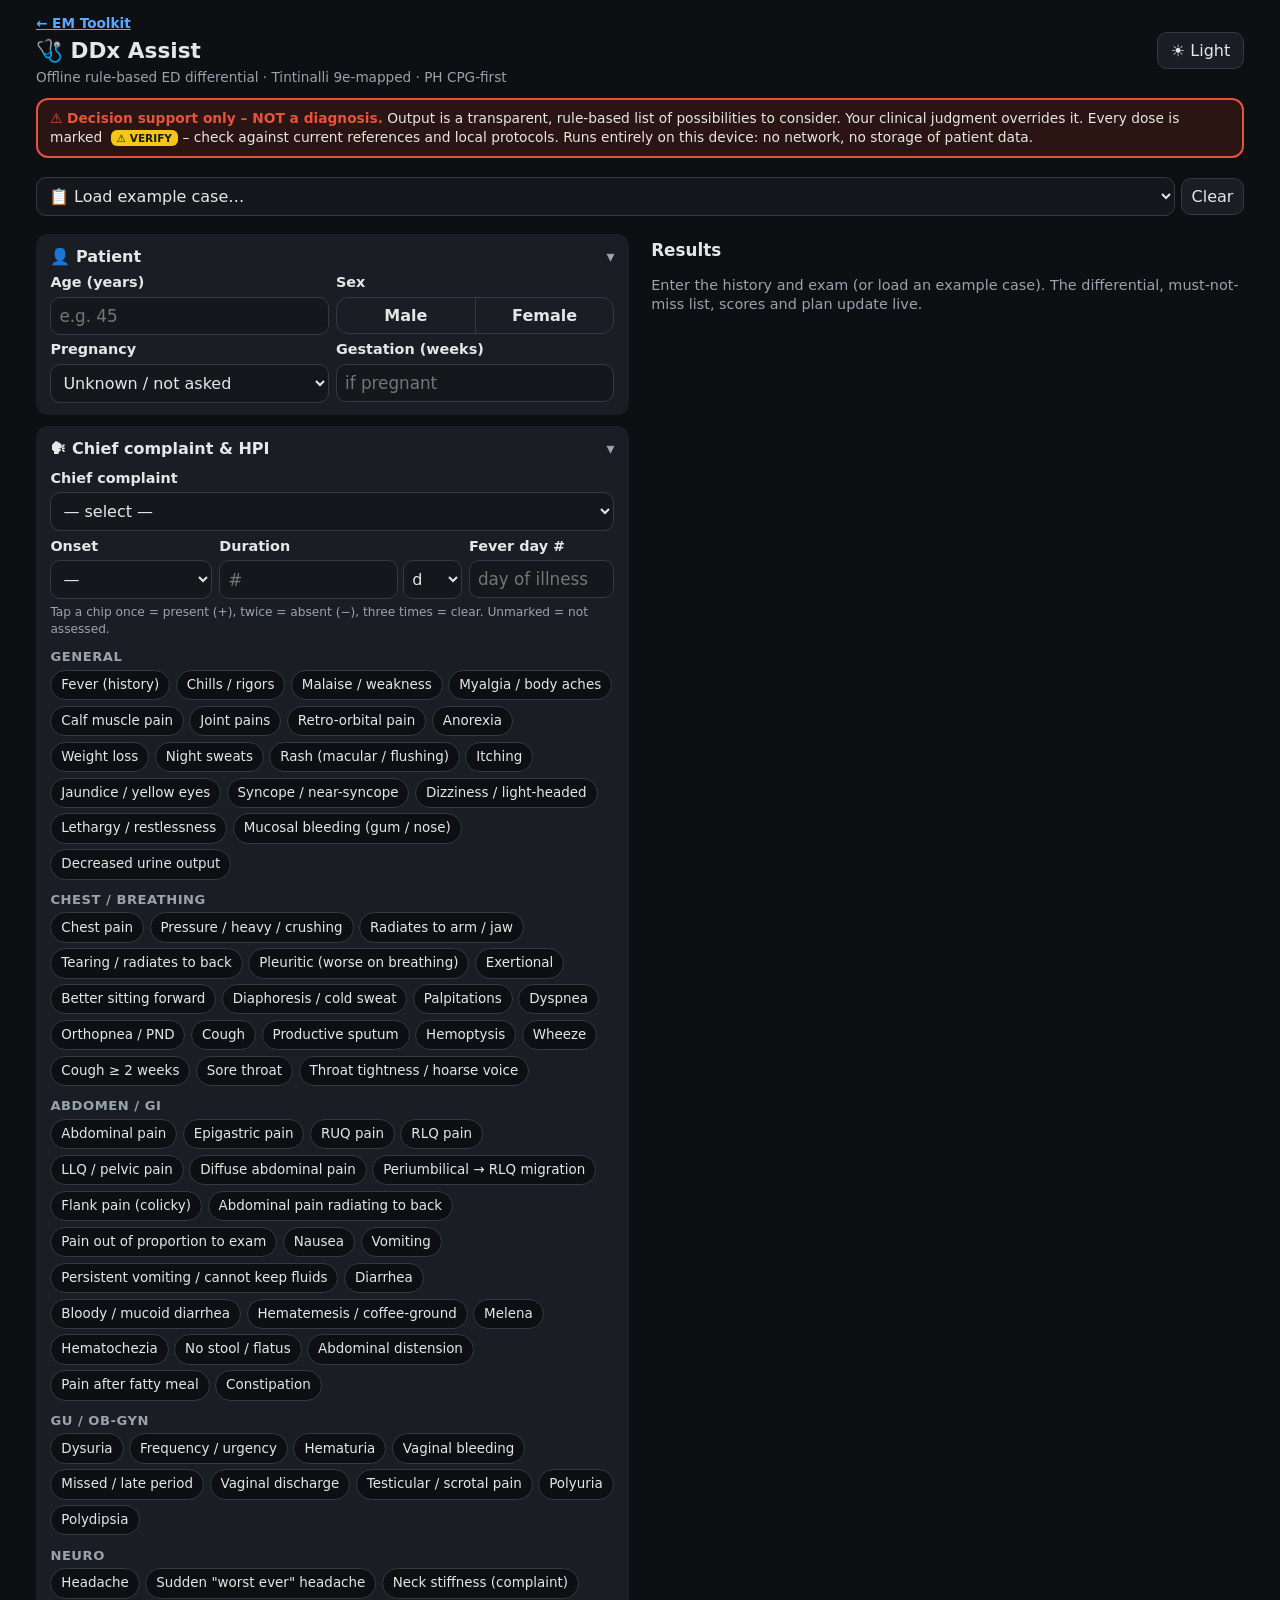
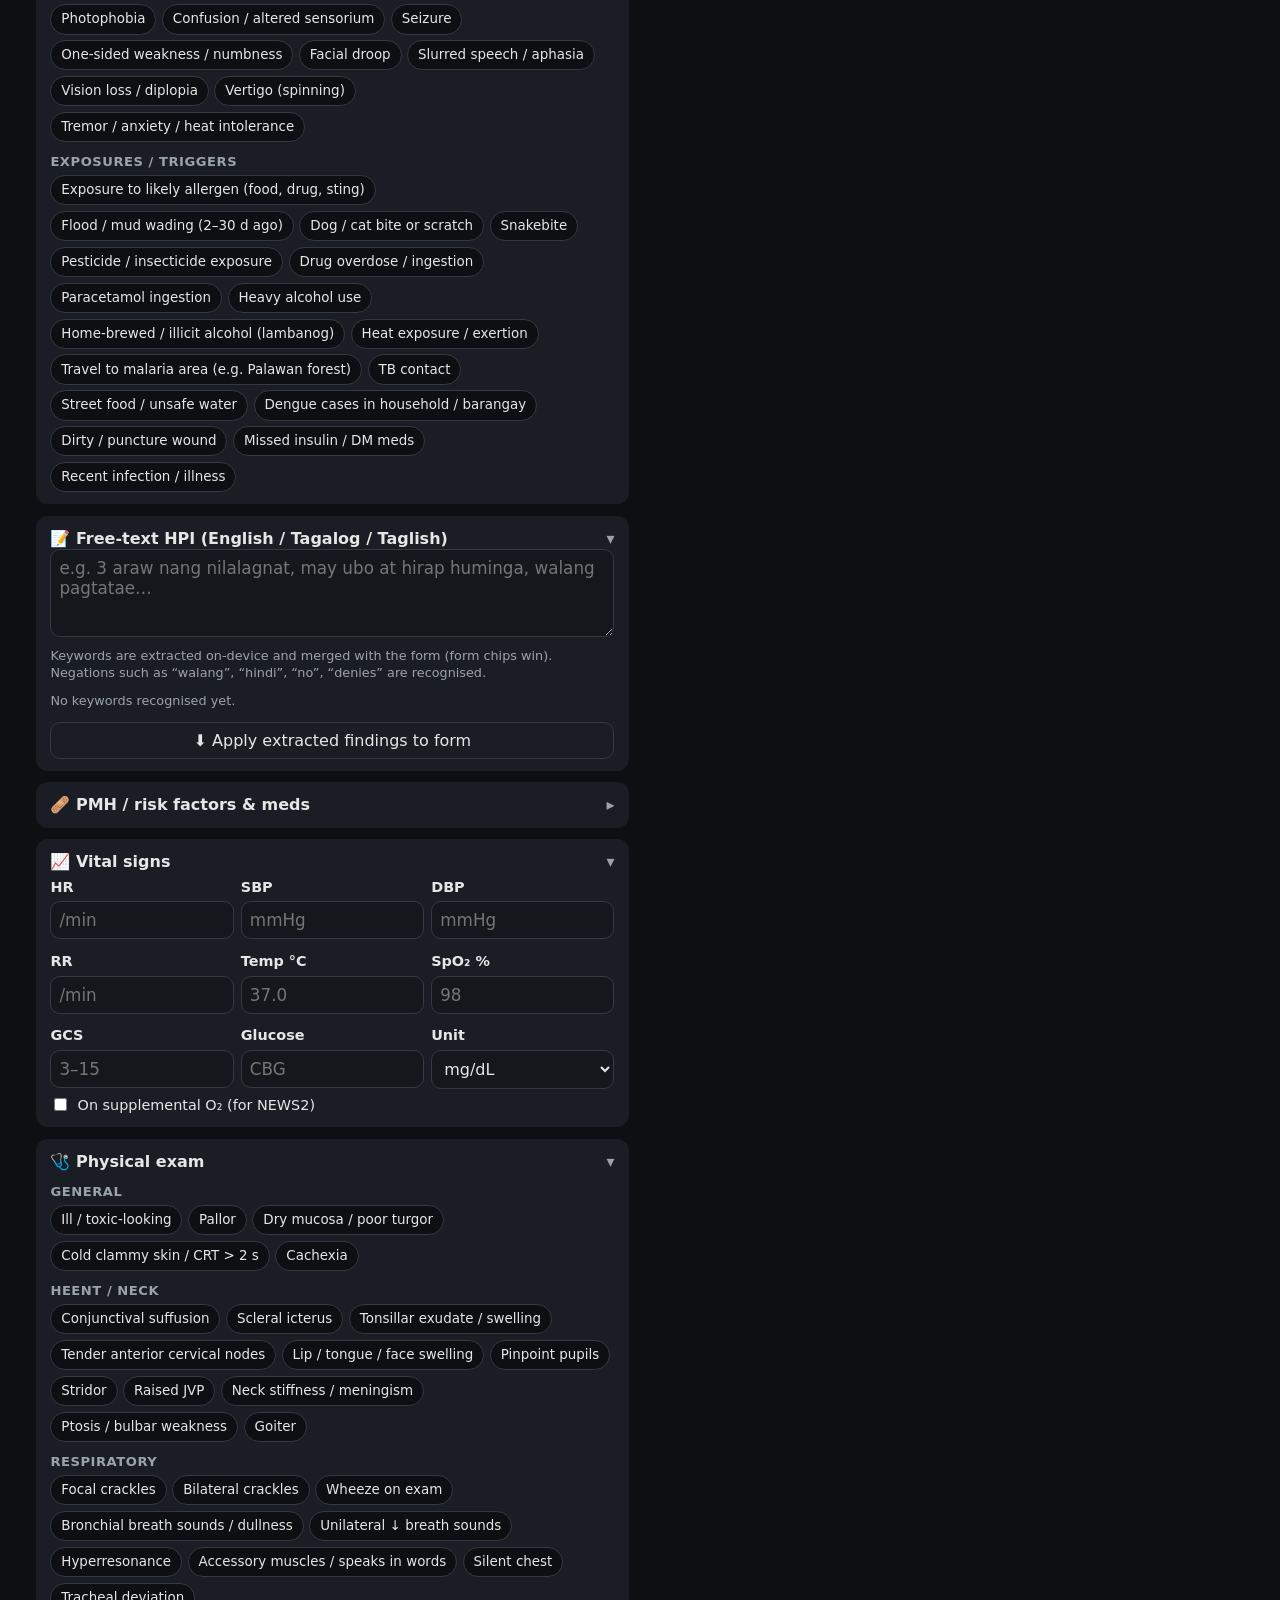
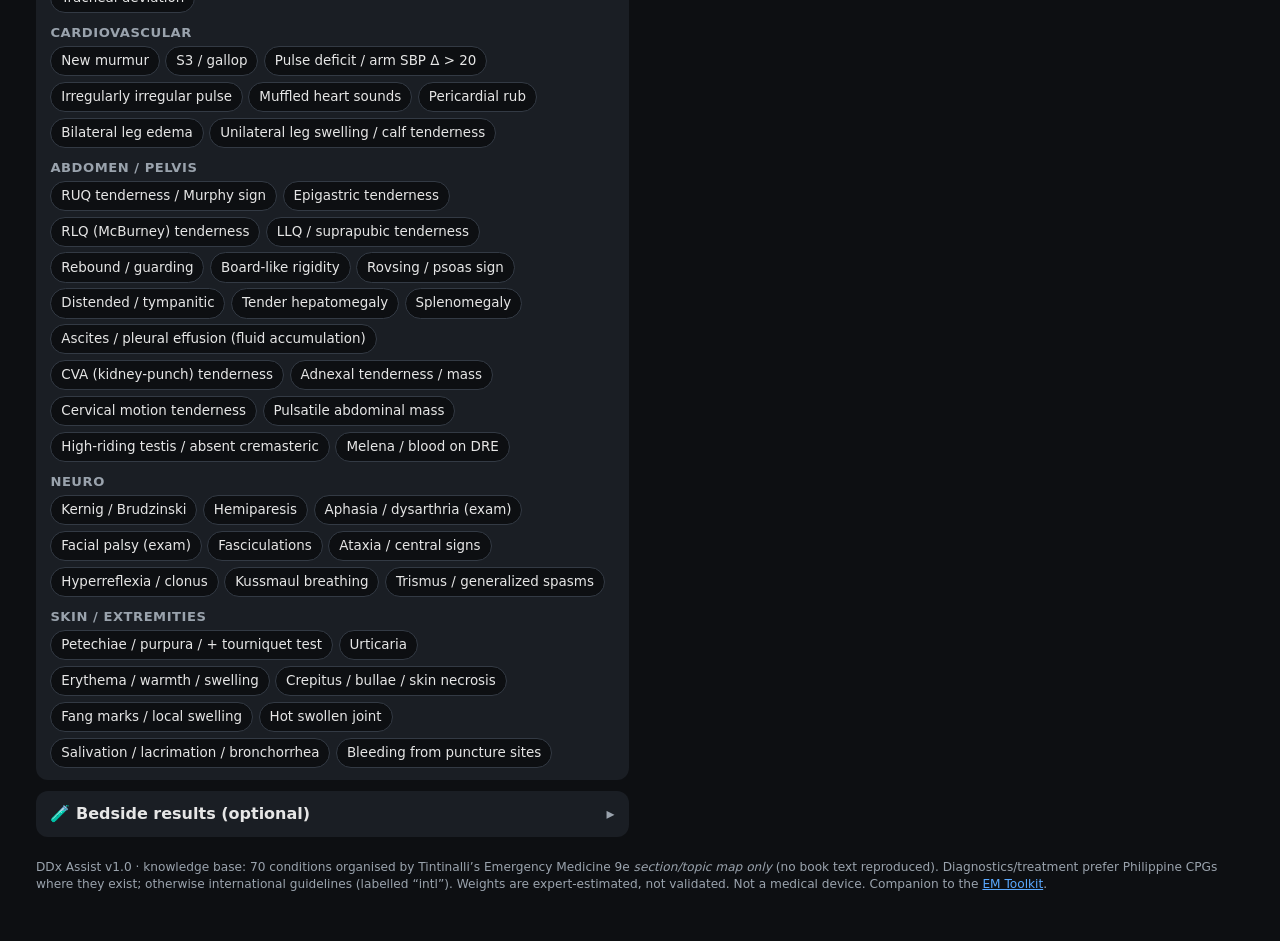
==== ddx/index.html @ 85156dc3 "Add DDx Assist (ddx/) as a toolkit tool panel; add #o-<card> deep links - ddx/: DDx Assist, the offl" ====
<!DOCTYPE html>
<html lang="en">
<head>
<meta charset="UTF-8">
<meta name="viewport" content="width=device-width, initial-scale=1">
<meta http-equiv="Content-Security-Policy" content="default-src 'none'; script-src 'self' 'unsafe-inline'; style-src 'self' 'unsafe-inline'; img-src 'self' data:; connect-src 'none'; form-action 'none'; base-uri 'none'">
<meta name="referrer" content="no-referrer">
<meta name="theme-color" content="#0d0f12">
<link rel="icon" href="data:,">
<title>DDx Assist – ED differential diagnosis support (offline)</title>
<meta name="description" content="Offline, rule-based emergency department differential diagnosis, diagnostics and treatment support. Tintinalli 9e section-mapped, Philippine CPG-first. Decision support only – not a diagnosis.">
<link rel="stylesheet" href="css/app.css">
</head>
<body class="dark">
<div id="app">
  <header class="top">
    <div><p class="sub" id="tkBack" style="margin:0 0 .2rem"><a href="../" style="color:var(--accent);font-weight:600">← EM Toolkit</a></p><script>try{if(window.self!==window.top||!/\/ddx\/[^\/]*$/.test(location.pathname))document.getElementById('tkBack').hidden=true}catch(e){}</script><h1>🩺 DDx Assist</h1><p class="sub">Offline rule-based ED differential · Tintinalli 9e-mapped · PH CPG-first</p></div>
    <button id="theme" title="Toggle dark mode">☀️ Light</button>
  </header>
  <div class="disc" role="note" id="disclaimer"><b>⚠ Decision support only – NOT a diagnosis.</b> Output is a transparent, rule-based list of possibilities to consider. Your clinical judgment overrides it. Every dose is marked <span class="vtag">⚠ VERIFY</span> – check against current references and local protocols. Runs entirely on this device: no network, no storage of patient data.</div>
  <div class="toolbar">
    <select id="example" aria-label="Load example case"><option value="">📋 Load example case…</option></select>
    <button id="clear" title="Clear all inputs">Clear</button>
    <button id="jump" title="Jump to results">Results ↓</button>
  </div>
  <div class="cols">
    <main id="form"></main>
    <aside id="results" aria-live="polite"></aside>
  </div>
  <footer>
    DDx Assist v1.0 · knowledge base: <span id="kbcount"></span> conditions organised by Tintinalli’s Emergency Medicine 9e <i>section/topic map only</i> (no book text reproduced). Diagnostics/treatment prefer Philippine CPGs where they exist; otherwise international guidelines (labelled “intl”). Weights are expert-estimated, not validated. Not a medical device. Companion to the <a href="https://carqisan-prog.github.io/em-toolkit/" rel="noopener noreferrer" target="_blank" style="color:var(--accent)">EM Toolkit</a>.
  </footer>
</div>
<pre id="printnote"></pre>
<div class="toast" id="toast"></div>
<script src="js/findings.js"></script>
<script src="js/kb.js"></script>
<script src="js/engine.js"></script>
<script src="js/cases.js"></script>
<script src="js/app.js"></script>
</body>
</html>
---- ddx/css/app.css ----
/* DDx Assist – styles matched to EM Toolkit (same CSS variables, dark/light via body.dark) */
:root{--bg:#fff;--fg:#1a1a1a;--muted:#555;--card:#f4f7fb;--border:#ccc;--input:#fff;--accent:#0a66c2;--warn:#8a5a00;--ok:#0b5;--hl:#ffe9a8;--red:#c0392b;--redbg:#fdecea;--peds:#7b3fb5}
body.dark{--bg:#0d0f12;--fg:#e6e6e6;--muted:#9aa3ad;--card:#1a1e24;--border:#333a44;--input:#14181d;--accent:#5aa9ff;--warn:#d9a441;--ok:#4cd28a;--hl:#3a3216;--red:#e5533f;--redbg:#2b1512;--peds:#b98aff}
*{box-sizing:border-box}
html{-webkit-text-size-adjust:100%}
body{font-family:-apple-system,system-ui,"Segoe UI",Roboto,sans-serif;margin:0;color:var(--fg);background:var(--bg);transition:background .2s,color .2s;line-height:1.35}
#app{max-width:520px;margin:0 auto;padding:.9rem 1rem 3rem}
.top{display:flex;align-items:center;justify-content:space-between;gap:.5rem}
h1{font-size:1.35rem;margin:0 0 .2rem}
.sub{color:var(--muted);font-size:.85rem;margin:0}
button{font-size:1rem;border:1px solid var(--border);background:var(--card);color:var(--fg);border-radius:10px;padding:.5rem .8rem;cursor:pointer;font-family:inherit}
button:active{transform:translateY(1px)}
input,select,textarea{width:100%;font-size:1.05rem;padding:.5rem;border:1px solid var(--border);border-radius:10px;background:var(--input);color:var(--fg);font-family:inherit}
select{font-size:1rem}
textarea{min-height:5.5rem;resize:vertical}
label{display:block;font-weight:600;margin:.6rem 0 .25rem;font-size:.9rem}
.disc{margin:.7rem 0;border:2px solid var(--red);background:var(--redbg);border-radius:12px;padding:.6rem .75rem;font-size:.86rem}
.disc b{color:var(--red)}
.toolbar{display:flex;gap:.4rem;align-items:center;flex-wrap:nowrap;position:sticky;top:0;z-index:20;background:var(--bg);padding:.45rem 0}
.toolbar select{flex:1 1 auto;min-width:0;width:0}
.toolbar button{padding-left:.6rem;padding-right:.6rem}
.dx.cmp{padding-bottom:.55rem}
.dx .goto{font-size:.82rem;color:var(--accent);cursor:pointer;background:none;border:0;padding:0;text-decoration:underline}
.toolbar button{flex:0 0 auto}
.card{background:var(--card);border-radius:12px;padding:.75rem .9rem;margin-top:.7rem;position:relative}
details.card>summary{font-weight:700;cursor:pointer;list-style:none;display:flex;justify-content:space-between;align-items:center;gap:.4rem}
details.card>summary::-webkit-details-marker{display:none}
details.card>summary::after{content:"▾";color:var(--muted)}
details.card:not([open])>summary::after{content:"▸"}
.cnt{font-size:.72rem;font-weight:700;background:var(--accent);color:#fff;border-radius:999px;padding:.05rem .45rem;margin-left:auto}
.grid2{display:grid;grid-template-columns:1fr 1fr;gap:.45rem}
.grid3{display:grid;grid-template-columns:1fr 1fr 1fr;gap:.45rem}
.grid2 label,.grid3 label{margin-top:.35rem}
.seg{display:flex;border:1px solid var(--border);border-radius:12px;overflow:hidden}
.seg button{flex:1;border:none;border-radius:0;background:transparent;font-weight:600;padding:.5rem .4rem}
.seg button+button{border-left:1px solid var(--border)}
.seg button.on{background:var(--accent);color:#fff}
.gl{font-weight:700;margin:.7rem 0 .25rem;font-size:.82rem;color:var(--muted);text-transform:uppercase;letter-spacing:.04em}
.chips{display:flex;flex-wrap:wrap;gap:.35rem}
.chip{font-size:.84rem;padding:.38rem .62rem;border-radius:999px;background:var(--bg);line-height:1.2;text-align:left}
.chip.p{background:var(--accent);color:#fff;border-color:var(--accent)}
.chip.p::before{content:"+ ";font-weight:800}
.chip.n{border-color:var(--red);color:var(--red);text-decoration:line-through;background:var(--redbg)}
.chip.n::before{content:"− ";font-weight:800;text-decoration:none;display:inline-block}
.legend{font-size:.76rem;color:var(--muted);margin-top:.3rem}
.note{color:var(--muted);font-size:.8rem;margin-top:.25rem}
.xchips{display:flex;flex-wrap:wrap;gap:.3rem;margin-top:.4rem}
.xc{font-size:.76rem;border-radius:8px;padding:.15rem .45rem;border:1px solid var(--border);background:var(--bg)}
.xc.neg{border-color:var(--red);color:var(--red)}
.xc i{font-style:normal;color:var(--muted)}
.chk{display:flex;gap:.45rem;align-items:flex-start;font-weight:400;font-size:.9rem;margin:.45rem 0 0}
.chk input{width:auto;margin-top:.15rem}
/* results */
#results h2{font-size:1.05rem;margin:1rem 0 .3rem;display:flex;align-items:center;gap:.4rem}
.alert{border-left:5px solid var(--red);background:var(--redbg);border-radius:10px;padding:.45rem .7rem;margin-top:.45rem;font-weight:600;font-size:.9rem}
.empty{color:var(--muted);font-size:.9rem;padding:.6rem 0}
.dx{background:var(--card);border-radius:12px;padding:.7rem .8rem;margin-top:.55rem;border-left:5px solid var(--accent)}
.dx.mnm{border-left-color:var(--red)}
.dx .hd{display:flex;align-items:baseline;gap:.45rem;flex-wrap:wrap}
.dx .rk{font-weight:800;color:var(--muted);min-width:1.4rem}
.dx .nm{font-weight:700;font-size:1rem;flex:1 1 60%}
.sc{font-size:.78rem;font-weight:800;border-radius:999px;padding:.1rem .5rem;background:var(--bg);border:1px solid var(--border);white-space:nowrap}
.sc.High{background:var(--red);color:#fff;border-color:var(--red)}
.sc.Moderate{background:var(--warn);color:#111;border-color:var(--warn)}
.bar{height:5px;border-radius:3px;background:var(--border);margin:.4rem 0 .3rem;overflow:hidden}
.bar>i{display:block;height:100%;background:var(--accent)}
.dx.mnm .bar>i{background:var(--red)}
.tag{display:inline-block;font-size:.7rem;font-weight:700;padding:.08rem .42rem;border-radius:6px;background:var(--bg);border:1px solid var(--border);color:var(--muted);margin:.1rem .2rem .1rem 0}
.tag.mn{background:var(--red);color:#fff;border-color:var(--red)}
.rfl{font-size:.8rem;color:var(--red);font-weight:700;margin-top:.25rem}
.why{font-size:.84rem;margin-top:.3rem}
.why .pro{color:var(--ok)} .why .con{color:var(--red)}
.why span.w{font-variant-numeric:tabular-nums;font-size:.74rem;color:var(--muted)}
.ask{font-size:.8rem;color:var(--warn);margin-top:.25rem}
.dx details{margin-top:.4rem;border-top:1px solid var(--border);padding-top:.35rem}
.dx details>summary{cursor:pointer;font-weight:700;font-size:.86rem;color:var(--accent)}
.blk{margin-top:.45rem}
.blk h4{margin:.25rem 0 .1rem;font-size:.84rem}
.blk ul{margin:.15rem 0 0;padding-left:1.1rem;font-size:.86rem}
.blk li{margin:.18rem 0}
.src{font-size:.74rem;color:var(--muted);margin-top:.2rem;font-style:italic}
.src b{font-style:normal;color:var(--ok)}
.vtag{display:inline-block;font-size:.66rem;font-weight:800;padding:.06rem .38rem;border-radius:6px;background:#f5c518;color:#1a1a1a;margin-left:.25rem;white-space:nowrap;vertical-align:middle}
.tk{font-size:.8rem;margin-top:.35rem}
.tk a{color:var(--accent)}
.inc{font-size:.8rem;font-weight:400;display:flex;gap:.35rem;align-items:center;margin-top:.35rem;color:var(--muted)}
.inc input{width:auto}
.scg{display:grid;gap:.45rem;margin-top:.4rem}
.scb{background:var(--card);border-radius:10px;padding:.5rem .7rem;border-left:4px solid var(--border)}
.scb.l1{border-left-color:var(--warn)} .scb.l2{border-left-color:#e67e22} .scb.l3{border-left-color:var(--red)}
.scb .t{display:flex;justify-content:space-between;gap:.4rem;font-weight:700;font-size:.9rem}
.scb .v{font-variant-numeric:tabular-nums}
.btnrow{display:flex;gap:.45rem;margin-top:.8rem;flex-wrap:wrap}
.btnrow button{flex:1 1 140px}
.primary{background:var(--accent);color:#fff;border-color:var(--accent);font-weight:700}
#notebox{width:100%;min-height:14rem;font-family:ui-monospace,Menlo,Consolas,monospace;font-size:.78rem;margin-top:.5rem}
.toast{position:fixed;left:50%;bottom:1.2rem;transform:translateX(-50%);background:var(--fg);color:var(--bg);padding:.5rem .9rem;border-radius:10px;font-size:.9rem;z-index:50;opacity:0;transition:opacity .2s;pointer-events:none}
.toast.on{opacity:1}
footer{color:var(--muted);font-size:.76rem;margin-top:1.4rem;line-height:1.4}
#printnote{display:none}
/* desktop: two columns, results sticky */
@media (min-width:1000px){
  #app{max-width:1240px}
  .cols{display:grid;grid-template-columns:minmax(0,1fr) minmax(0,1fr);gap:1.4rem;align-items:start}
  #results{position:sticky;top:3.4rem;max-height:calc(100vh - 3.8rem);overflow-y:auto;padding-right:.3rem}
  #jump{display:none}
}
@media print{
  body{background:#fff;color:#000}
  #app{display:none}
  #printnote{display:block;white-space:pre-wrap;font:10pt/1.35 ui-monospace,Menlo,Consolas,monospace;margin:0}
}

.grid3.durrow{grid-template-columns:1fr 1.5fr .9fr}
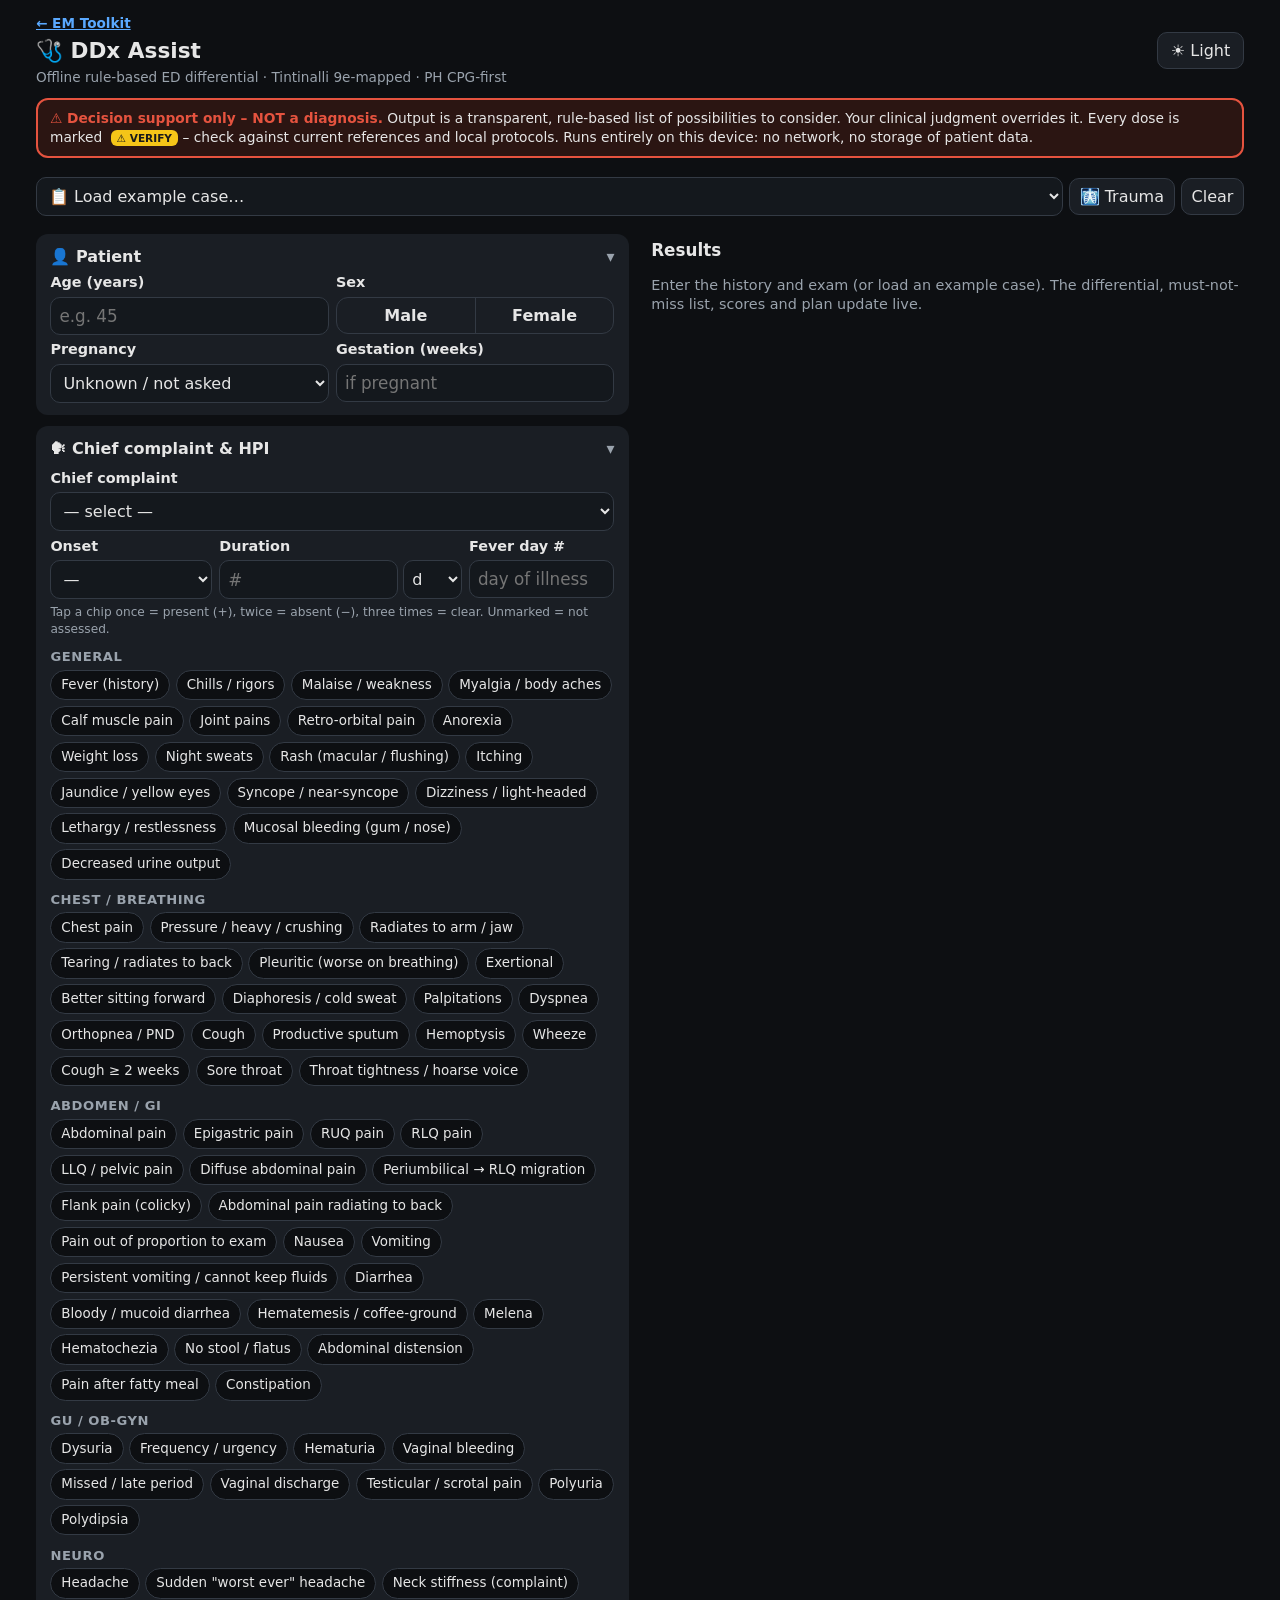
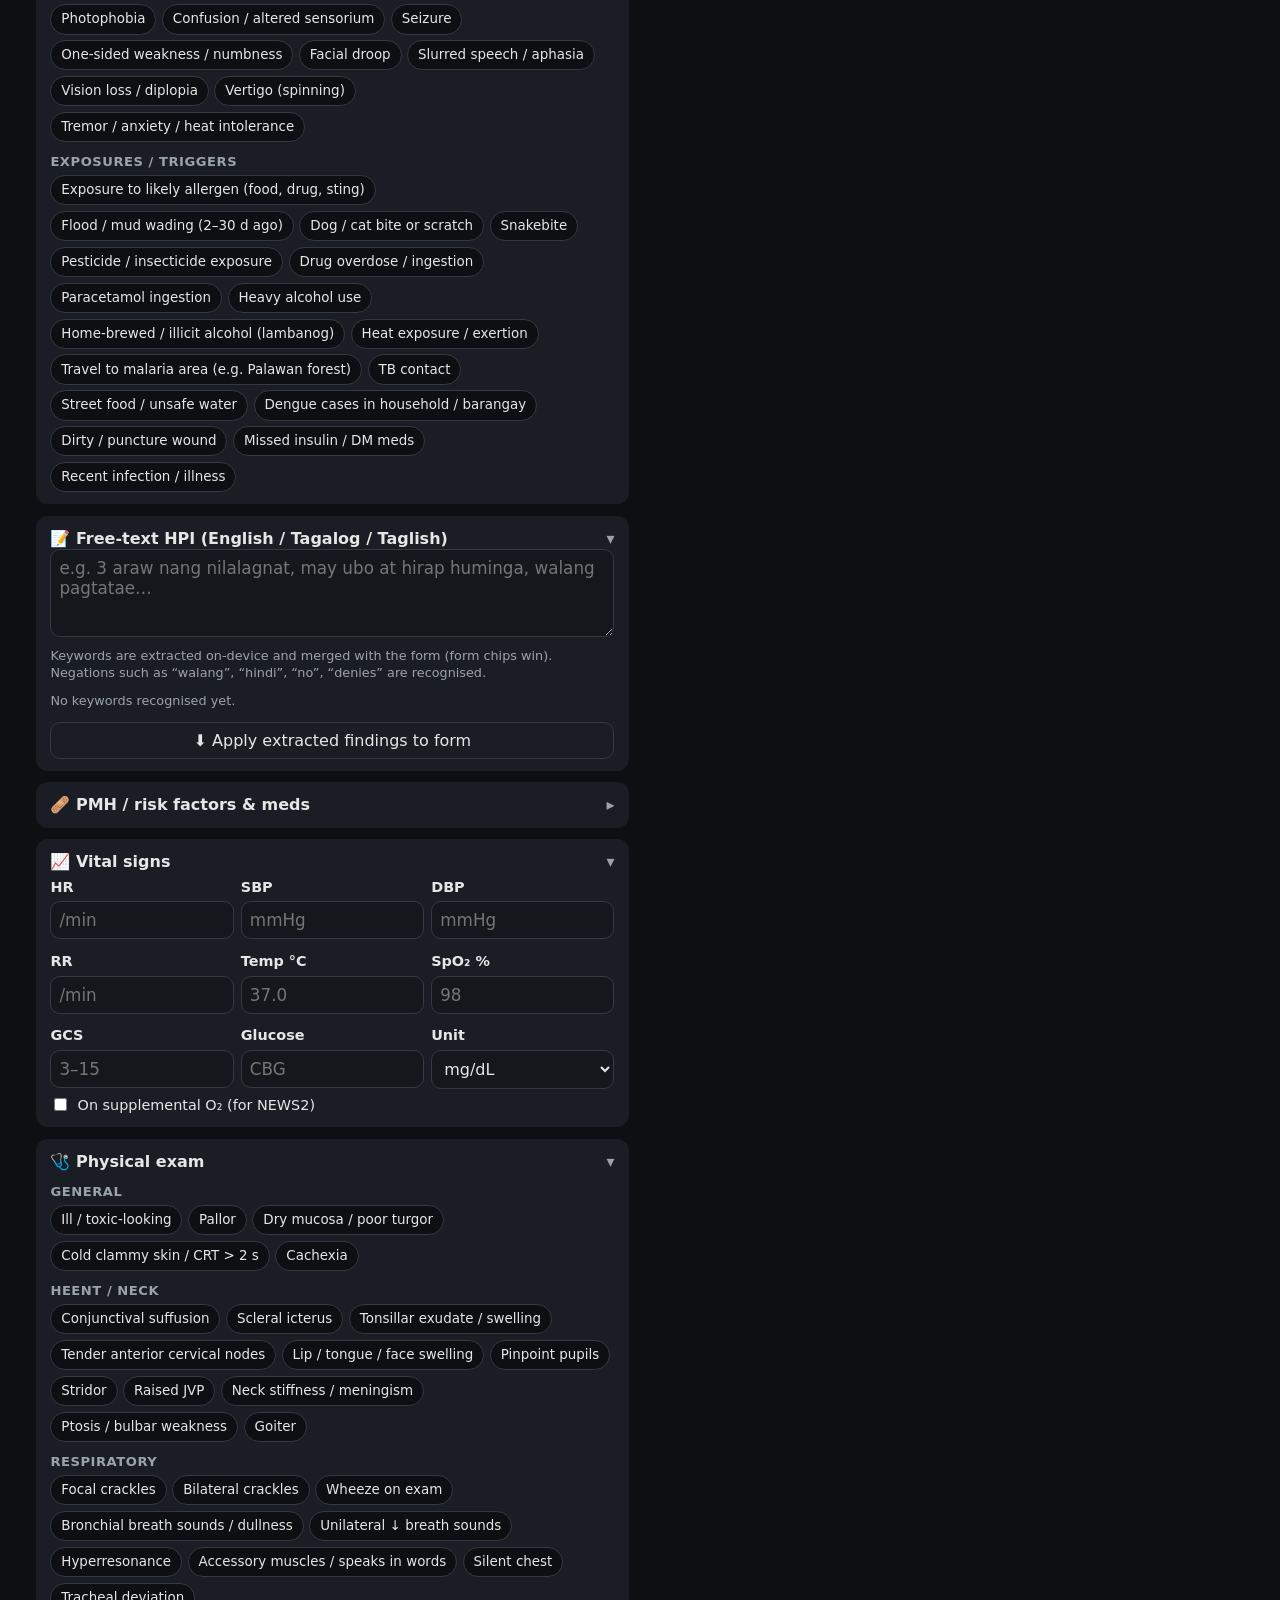
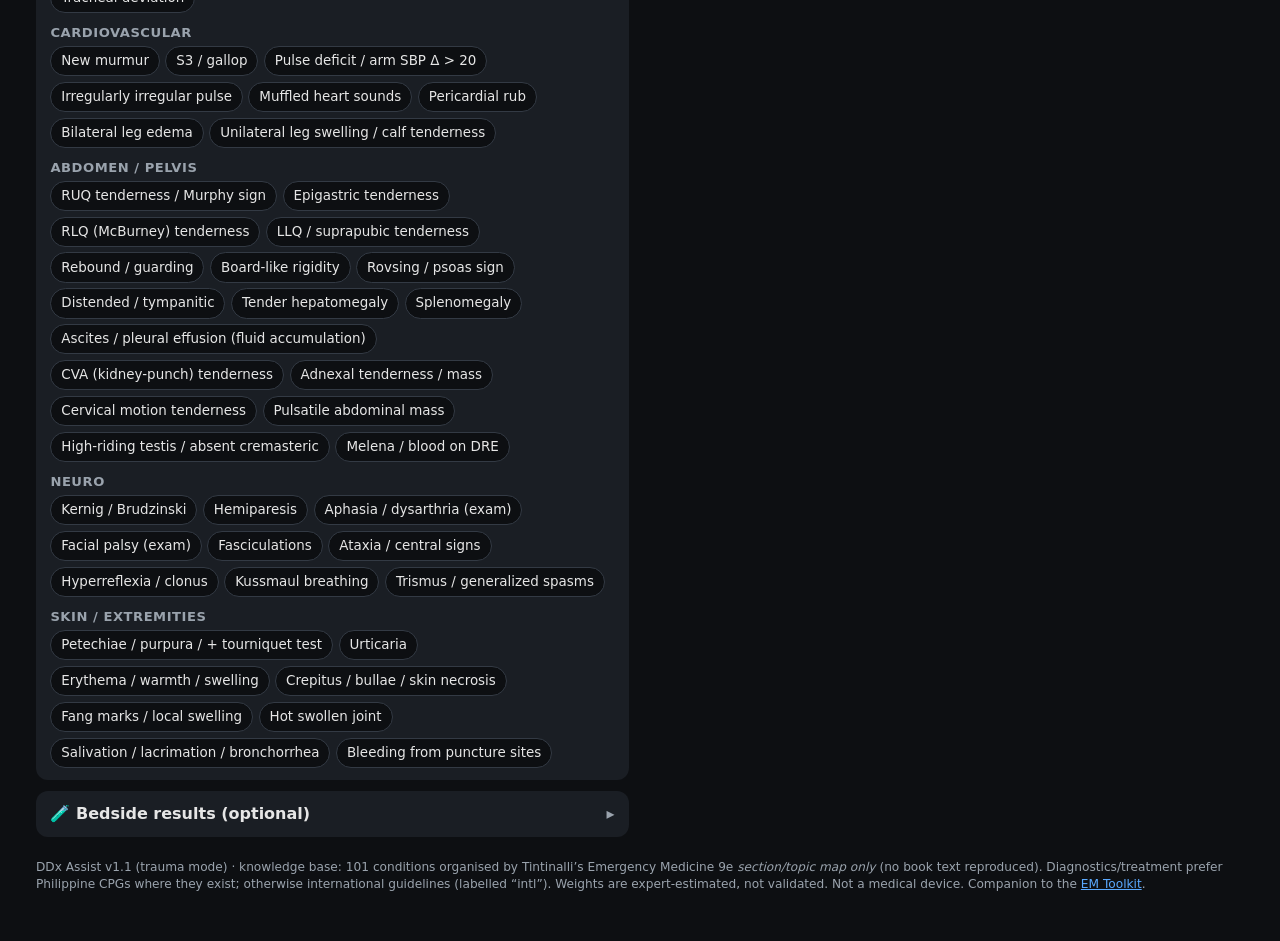
==== commit ef28266d: "DDx Assist: add trauma mode and conditions" ====
--- a/ddx/index.html
+++ b/ddx/index.html
@@ -8,7 +8,7 @@
 <meta name="theme-color" content="#0d0f12">
 <link rel="icon" href="data:,">
 <title>DDx Assist – ED differential diagnosis support (offline)</title>
-<meta name="description" content="Offline, rule-based emergency department differential diagnosis, diagnostics and treatment support. Tintinalli 9e section-mapped, Philippine CPG-first. Decision support only – not a diagnosis.">
+<meta name="description" content="Offline, rule-based emergency department differential diagnosis, diagnostics and treatment support, with an ATLS-based trauma mode. Tintinalli 9e section-mapped, Philippine CPG-first. Decision support only – not a diagnosis.">
 <link rel="stylesheet" href="css/app.css">
 </head>
 <body class="dark">
@@ -20,6 +20,7 @@
   <div class="disc" role="note" id="disclaimer"><b>⚠ Decision support only – NOT a diagnosis.</b> Output is a transparent, rule-based list of possibilities to consider. Your clinical judgment overrides it. Every dose is marked <span class="vtag">⚠ VERIFY</span> – check against current references and local protocols. Runs entirely on this device: no network, no storage of patient data.</div>
   <div class="toolbar">
     <select id="example" aria-label="Load example case"><option value="">📋 Load example case…</option></select>
+    <button id="trMode" class="trm" type="button" aria-pressed="false" title="Trauma mode: ATLS primary survey first, trauma differential, trauma rules">🩻 Trauma</button>
     <button id="clear" title="Clear all inputs">Clear</button>
     <button id="jump" title="Jump to results">Results ↓</button>
   </div>
@@ -28,7 +29,7 @@
     <aside id="results" aria-live="polite"></aside>
   </div>
   <footer>
-    DDx Assist v1.0 · knowledge base: <span id="kbcount"></span> conditions organised by Tintinalli’s Emergency Medicine 9e <i>section/topic map only</i> (no book text reproduced). Diagnostics/treatment prefer Philippine CPGs where they exist; otherwise international guidelines (labelled “intl”). Weights are expert-estimated, not validated. Not a medical device. Companion to the <a href="https://carqisan-prog.github.io/em-toolkit/" rel="noopener noreferrer" target="_blank" style="color:var(--accent)">EM Toolkit</a>.
+    DDx Assist v1.1 (trauma mode) · knowledge base: <span id="kbcount"></span> conditions organised by Tintinalli’s Emergency Medicine 9e <i>section/topic map only</i> (no book text reproduced). Diagnostics/treatment prefer Philippine CPGs where they exist; otherwise international guidelines (labelled “intl”). Weights are expert-estimated, not validated. Not a medical device. Companion to the <a href="https://carqisan-prog.github.io/em-toolkit/" rel="noopener noreferrer" target="_blank" style="color:var(--accent)">EM Toolkit</a>.
   </footer>
 </div>
 <pre id="printnote"></pre>
--- a/ddx/css/app.css
+++ b/ddx/css/app.css
@@ -112,3 +112,27 @@
 }
 
 .grid3.durrow{grid-template-columns:1fr 1.5fr .9fr}
+
+/* trauma mode */
+.trm.on{background:var(--red);color:#fff;border-color:var(--red);font-weight:700}
+#sec-tr{border:2px solid var(--red)}
+#sec-tr>summary{color:var(--red)}
+.psb{border:1px solid var(--border);border-radius:10px;padding:.45rem .6rem;margin-top:.45rem;background:var(--bg)}
+.psh{font-weight:700;font-size:.88rem;display:flex;align-items:center;gap:.45rem}
+.pk{display:inline-flex;align-items:center;justify-content:center;min-width:1.6rem;height:1.6rem;border-radius:8px;background:var(--red);color:#fff;font-weight:800;font-size:.9rem;flex:0 0 auto}
+.psb .chips{margin-top:.35rem}
+.gl.sm{margin-top:.4rem;font-size:.74rem}
+.gcst{padding:.5rem;border:1px dashed var(--border);border-radius:10px;font-weight:700;font-variant-numeric:tabular-nums;min-height:2.4rem}
+.chip.lk{border-style:dashed}
+details.sub{border:1px solid var(--border);border-radius:10px;padding:.4rem .6rem;margin-top:.4rem;background:var(--bg)}
+details.sub>summary{cursor:pointer;font-weight:700;font-size:.86rem;display:flex;align-items:center;gap:.4rem}
+details.sub .chips{margin-top:.35rem}
+.psf{border:2px solid var(--red);border-radius:12px;padding:.55rem .7rem;margin-top:.4rem;background:var(--redbg)}
+#results .psf h2{margin:.1rem 0 .2rem;color:var(--red);flex-wrap:wrap}
+.pn{font-size:.75rem;background:var(--red);color:#fff;border-radius:999px;padding:.05rem .5rem}
+.psr{display:flex;gap:.5rem;align-items:flex-start;padding:.4rem .5rem;margin-top:.35rem;border-radius:9px;background:var(--card);font-size:.85rem;border-left:4px solid var(--border)}
+.psr.threat{border-left-color:var(--red)} .psr.threat b{color:var(--red)}
+.psr.ok{border-left-color:var(--ok)} .psr.ok .pk{background:var(--ok)}
+.psr.unk .pk{background:var(--muted)}
+.psr.tc .pk{background:var(--accent)}
+.psl{font-size:.76rem;color:var(--accent);white-space:nowrap}
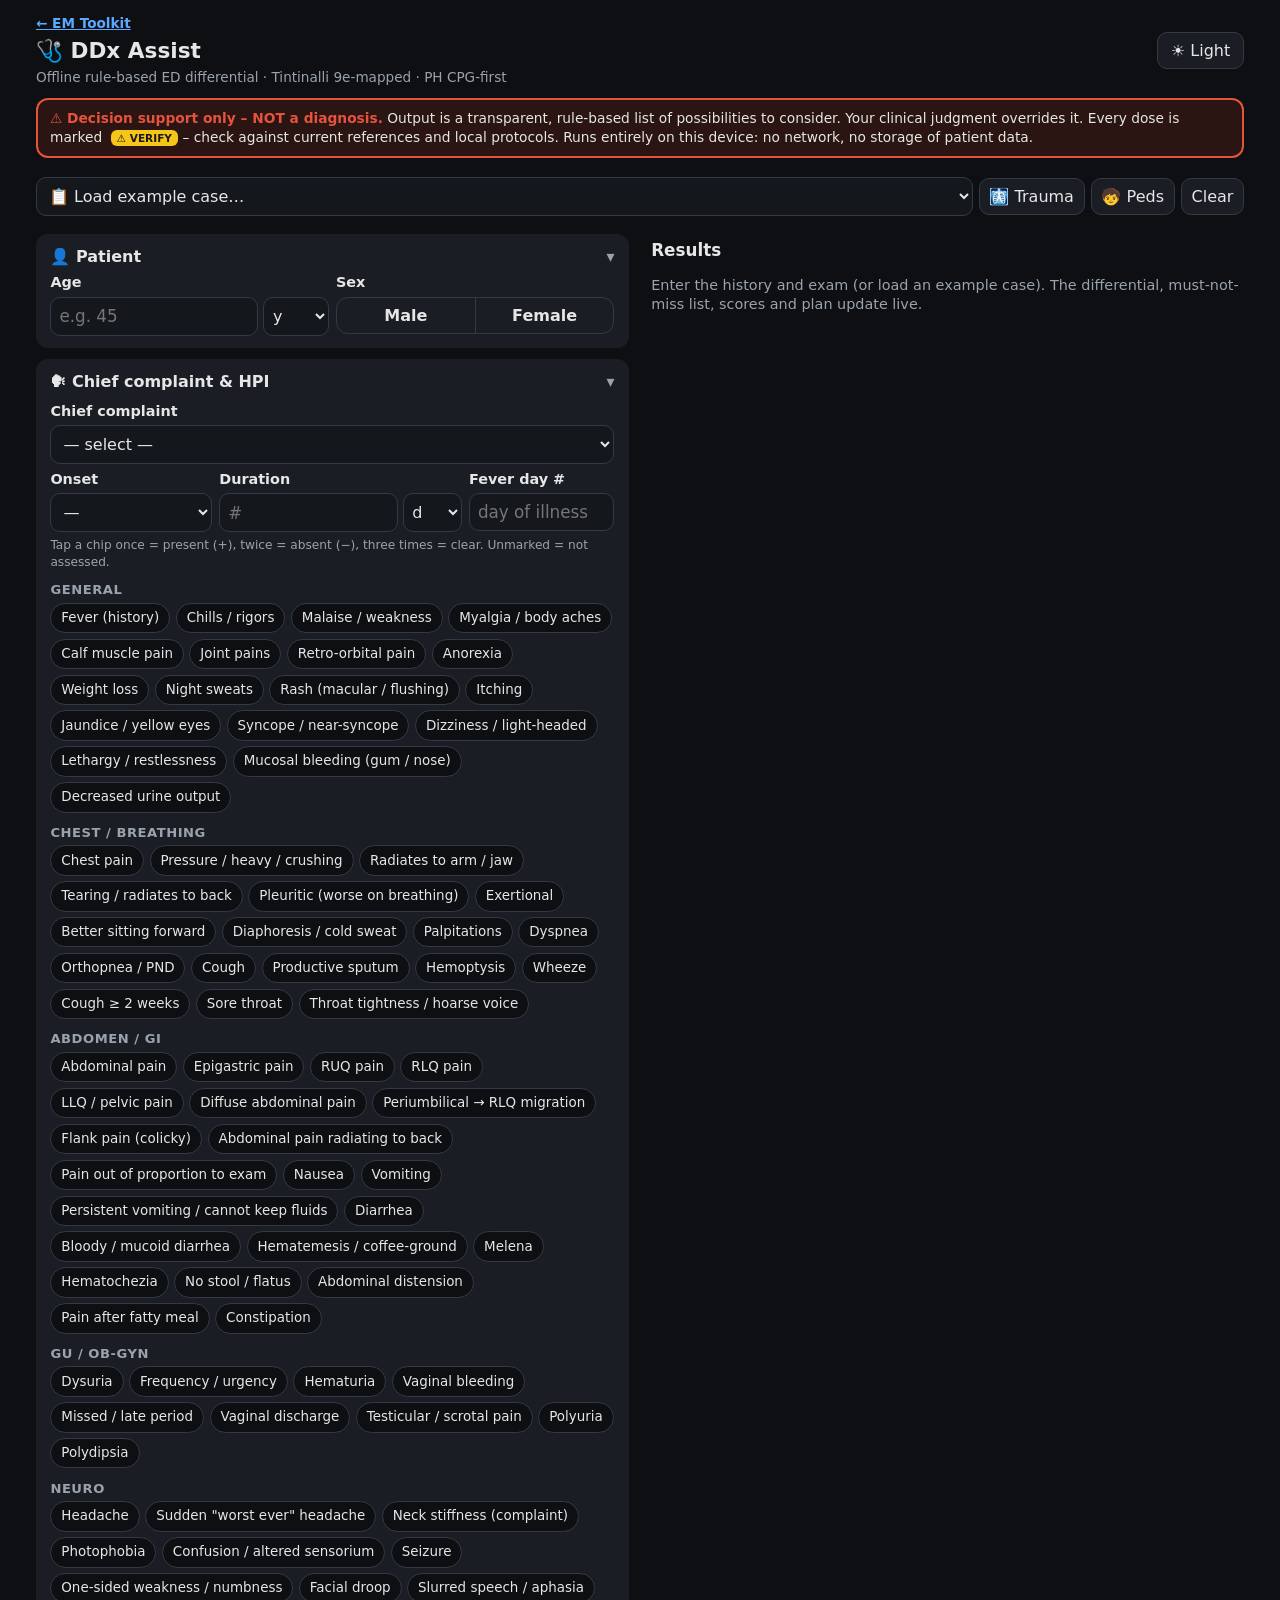
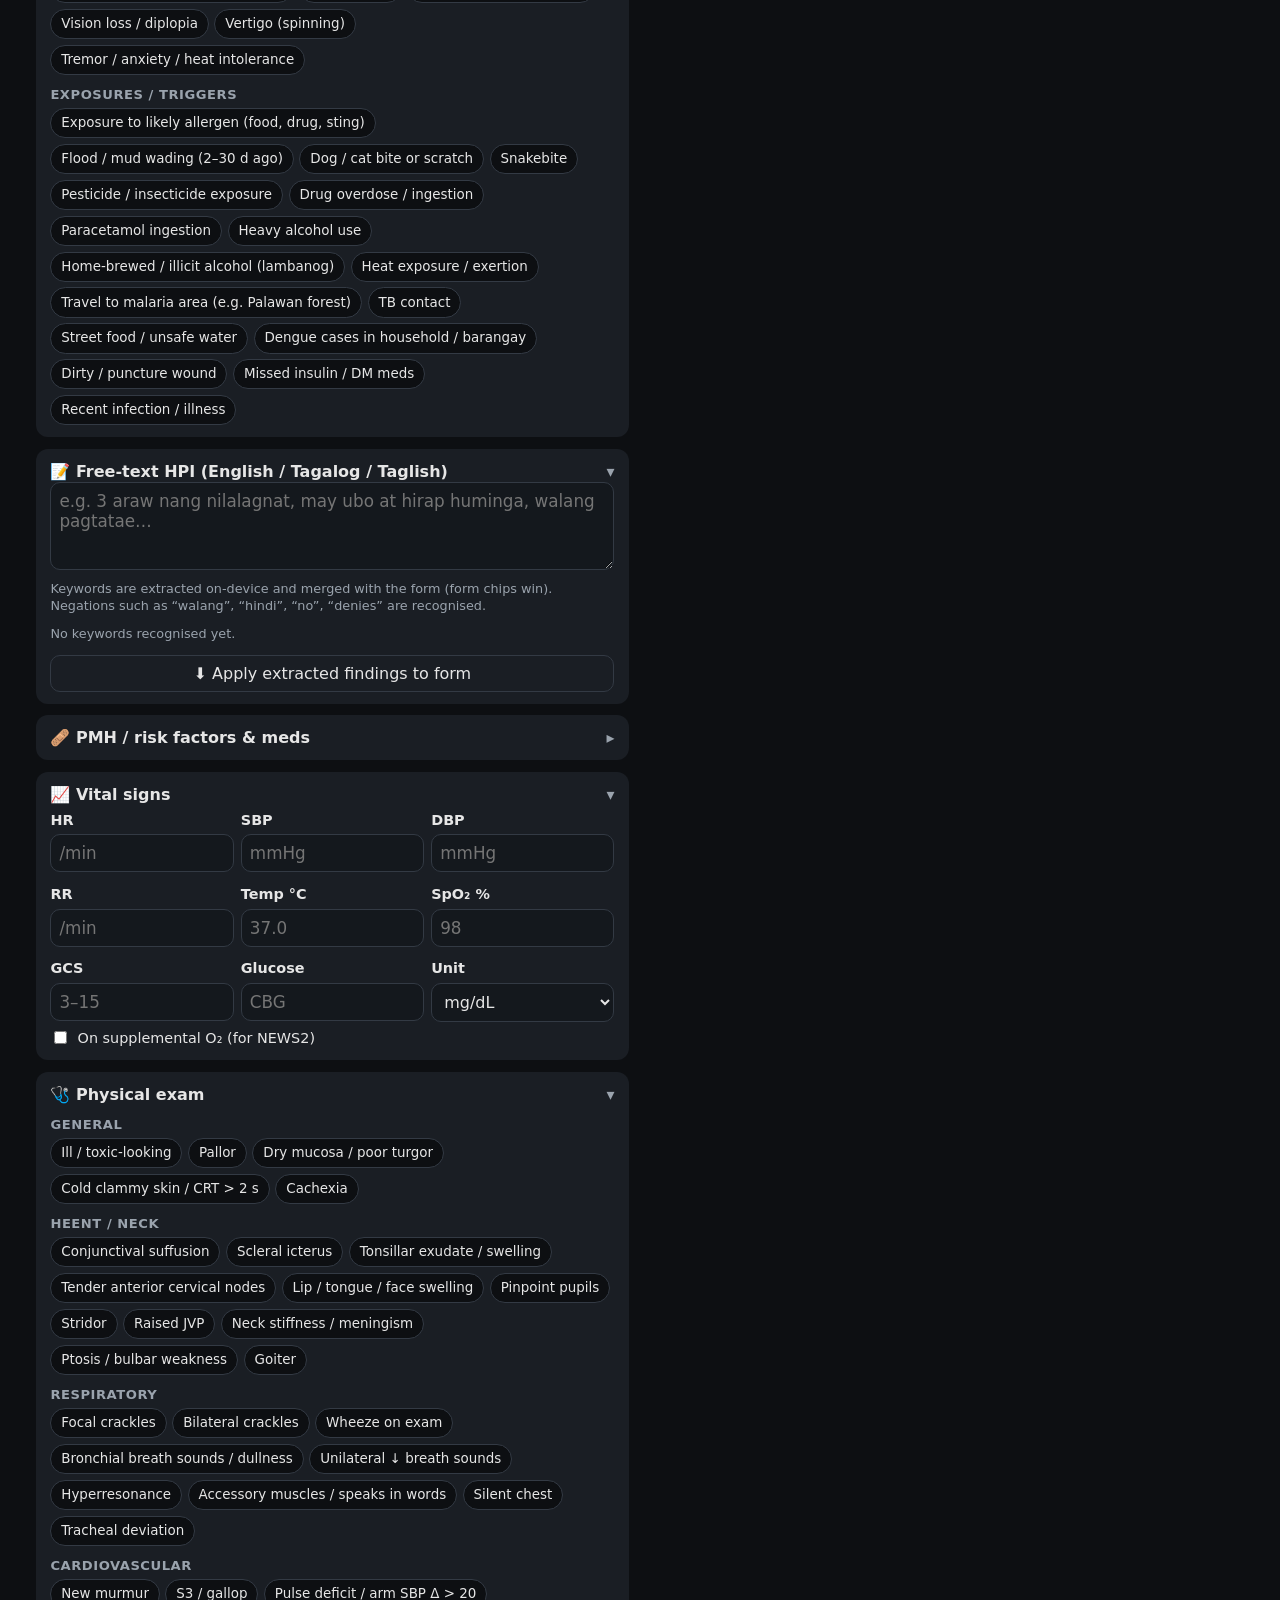
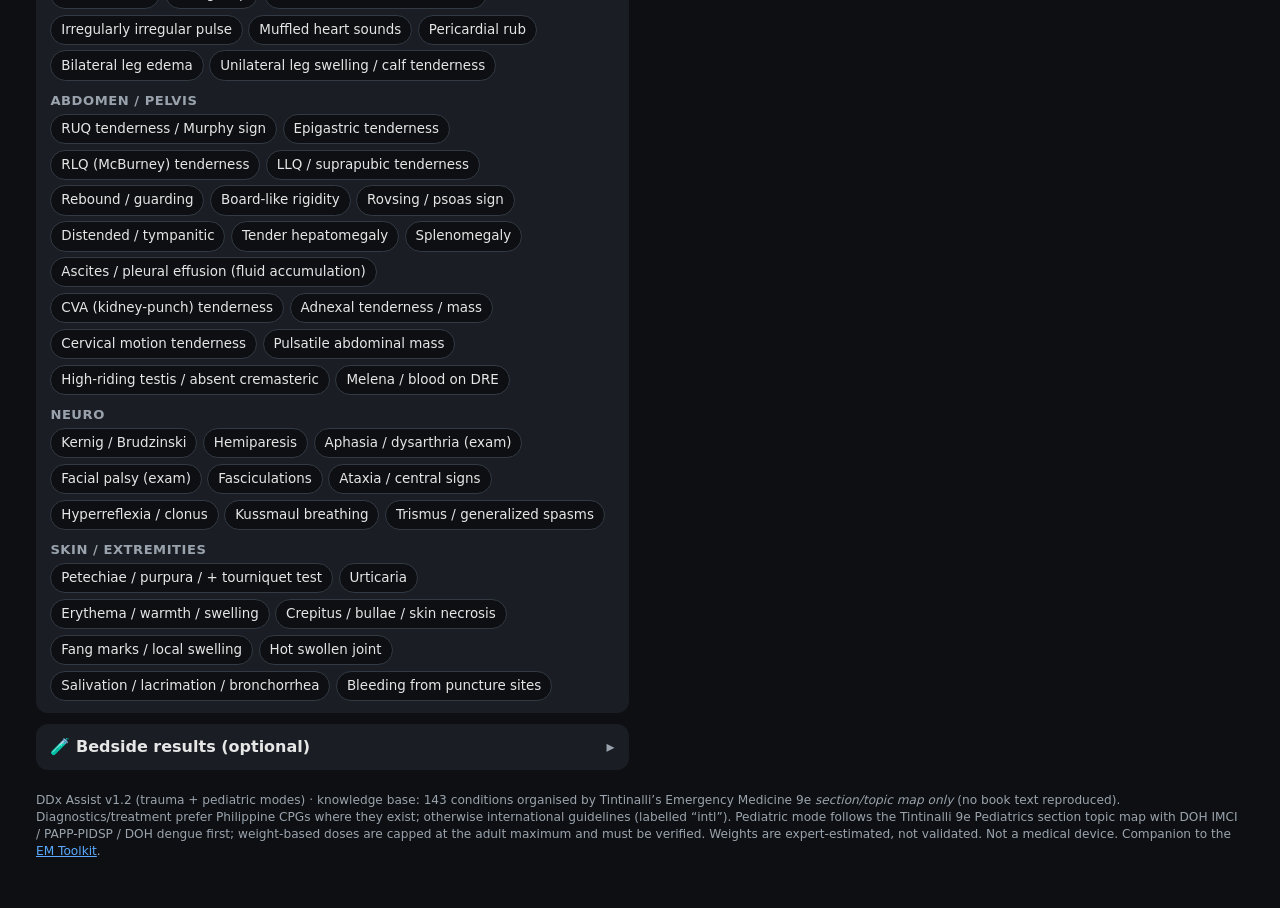
==== commit 32a48ec6: "DDx Assist: add pediatric mode and conditions" ====
--- a/ddx/index.html
+++ b/ddx/index.html
@@ -8,7 +8,7 @@
 <meta name="theme-color" content="#0d0f12">
 <link rel="icon" href="data:,">
 <title>DDx Assist – ED differential diagnosis support (offline)</title>
-<meta name="description" content="Offline, rule-based emergency department differential diagnosis, diagnostics and treatment support, with an ATLS-based trauma mode. Tintinalli 9e section-mapped, Philippine CPG-first. Decision support only – not a diagnosis.">
+<meta name="description" content="Offline, rule-based emergency department differential diagnosis, diagnostics and treatment support, with an ATLS-based trauma mode and a pediatric mode (weight-based doses, IMCI). Tintinalli 9e section-mapped, Philippine CPG-first. Decision support only – not a diagnosis.">
 <link rel="stylesheet" href="css/app.css">
 </head>
 <body class="dark">
@@ -21,6 +21,7 @@
   <div class="toolbar">
     <select id="example" aria-label="Load example case"><option value="">📋 Load example case…</option></select>
     <button id="trMode" class="trm" type="button" aria-pressed="false" title="Trauma mode: ATLS primary survey first, trauma differential, trauma rules">🩻 Trauma</button>
+    <button id="pdMode" class="pdm" type="button" aria-pressed="false" title="Pediatric mode (auto-on for age < 18): age-specific vital signs, PAT, IMCI danger signs, pediatric conditions and weight-based doses">🧒 Peds</button>
     <button id="clear" title="Clear all inputs">Clear</button>
     <button id="jump" title="Jump to results">Results ↓</button>
   </div>
@@ -29,7 +30,7 @@
     <aside id="results" aria-live="polite"></aside>
   </div>
   <footer>
-    DDx Assist v1.1 (trauma mode) · knowledge base: <span id="kbcount"></span> conditions organised by Tintinalli’s Emergency Medicine 9e <i>section/topic map only</i> (no book text reproduced). Diagnostics/treatment prefer Philippine CPGs where they exist; otherwise international guidelines (labelled “intl”). Weights are expert-estimated, not validated. Not a medical device. Companion to the <a href="https://carqisan-prog.github.io/em-toolkit/" rel="noopener noreferrer" target="_blank" style="color:var(--accent)">EM Toolkit</a>.
+    DDx Assist v1.2 (trauma + pediatric modes) · knowledge base: <span id="kbcount"></span> conditions organised by Tintinalli’s Emergency Medicine 9e <i>section/topic map only</i> (no book text reproduced). Diagnostics/treatment prefer Philippine CPGs where they exist; otherwise international guidelines (labelled “intl”). Pediatric mode follows the Tintinalli 9e Pediatrics section topic map with DOH IMCI / PAPP-PIDSP / DOH dengue first; weight-based doses are capped at the adult maximum and must be verified. Weights are expert-estimated, not validated. Not a medical device. Companion to the <a href="https://carqisan-prog.github.io/em-toolkit/" rel="noopener noreferrer" target="_blank" style="color:var(--accent)">EM Toolkit</a>.
   </footer>
 </div>
 <pre id="printnote"></pre>
--- a/ddx/css/app.css
+++ b/ddx/css/app.css
@@ -1,4 +1,5 @@
 /* DDx Assist – styles matched to EM Toolkit (same CSS variables, dark/light via body.dark) */
+[hidden]{display:none!important}
 :root{--bg:#fff;--fg:#1a1a1a;--muted:#555;--card:#f4f7fb;--border:#ccc;--input:#fff;--accent:#0a66c2;--warn:#8a5a00;--ok:#0b5;--hl:#ffe9a8;--red:#c0392b;--redbg:#fdecea;--peds:#7b3fb5}
 body.dark{--bg:#0d0f12;--fg:#e6e6e6;--muted:#9aa3ad;--card:#1a1e24;--border:#333a44;--input:#14181d;--accent:#5aa9ff;--warn:#d9a441;--ok:#4cd28a;--hl:#3a3216;--red:#e5533f;--redbg:#2b1512;--peds:#b98aff}
 *{box-sizing:border-box}
@@ -136,3 +137,19 @@
 .psr.unk .pk{background:var(--muted)}
 .psr.tc .pk{background:var(--accent)}
 .psl{font-size:.76rem;color:var(--accent);white-space:nowrap}
+
+/* pediatric mode */
+.pdm.on{background:var(--peds);color:#fff;border-color:var(--peds);font-weight:700}
+#sec-pd{border:2px solid var(--peds)}
+#sec-pd>summary{color:var(--peds)}
+#pdRange{font-weight:600;color:var(--peds)}
+.blk.pdz,.blk.pdh{border-left:3px solid var(--peds);padding-left:.5rem}
+table.dz{width:100%;border-collapse:collapse;font-size:.84rem;margin-top:.2rem;table-layout:fixed}
+table.dz td{padding:.25rem .3rem;border-top:1px solid var(--border);vertical-align:top;overflow-wrap:anywhere}
+table.dz td:first-child{width:38%;font-weight:600}
+.cap{display:inline-block;font-size:.72rem;font-weight:700;color:#fff;background:var(--warn);border-radius:6px;padding:0 .35rem;margin-left:.2rem}
+@media (max-width:480px){
+  .toolbar{gap:.3rem;flex-wrap:wrap}
+  .toolbar select{flex:1 1 100%;width:auto}
+  .toolbar button{flex:1 1 auto;padding-left:.42rem;padding-right:.42rem}
+}
